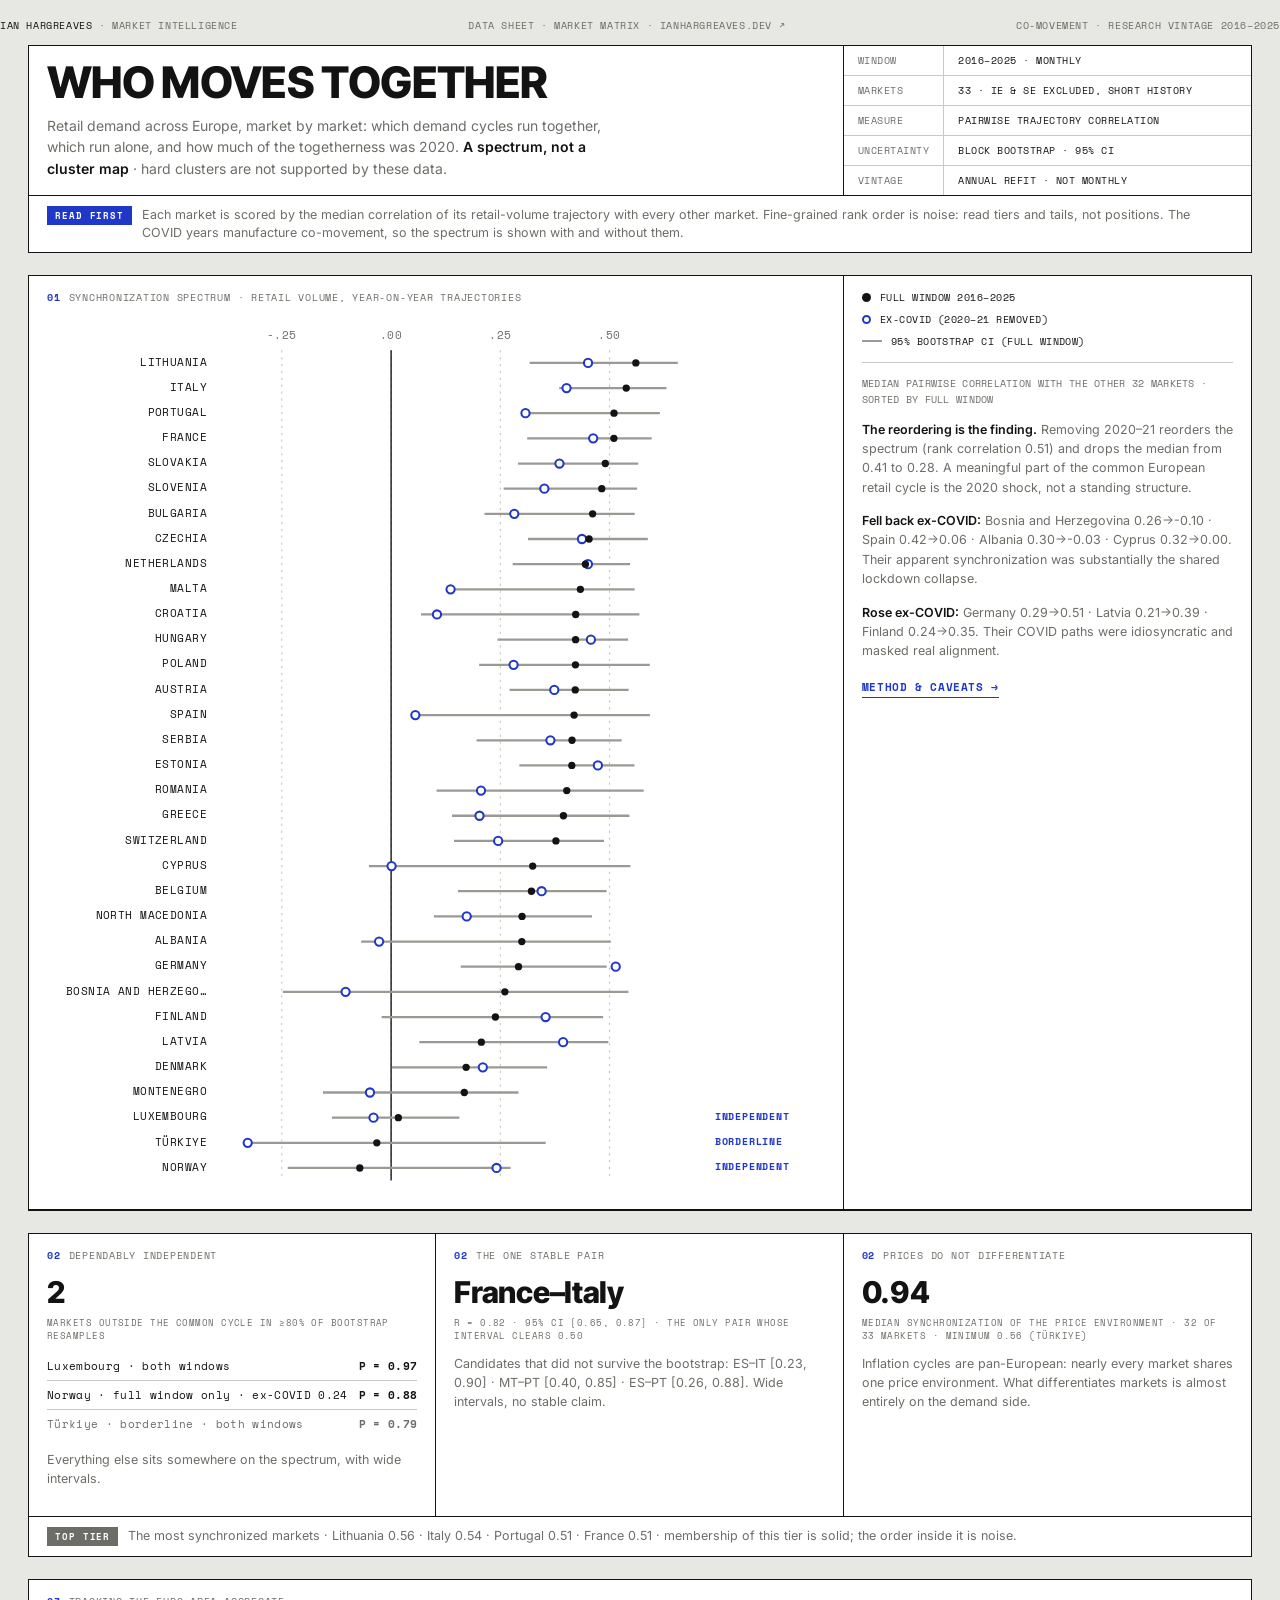
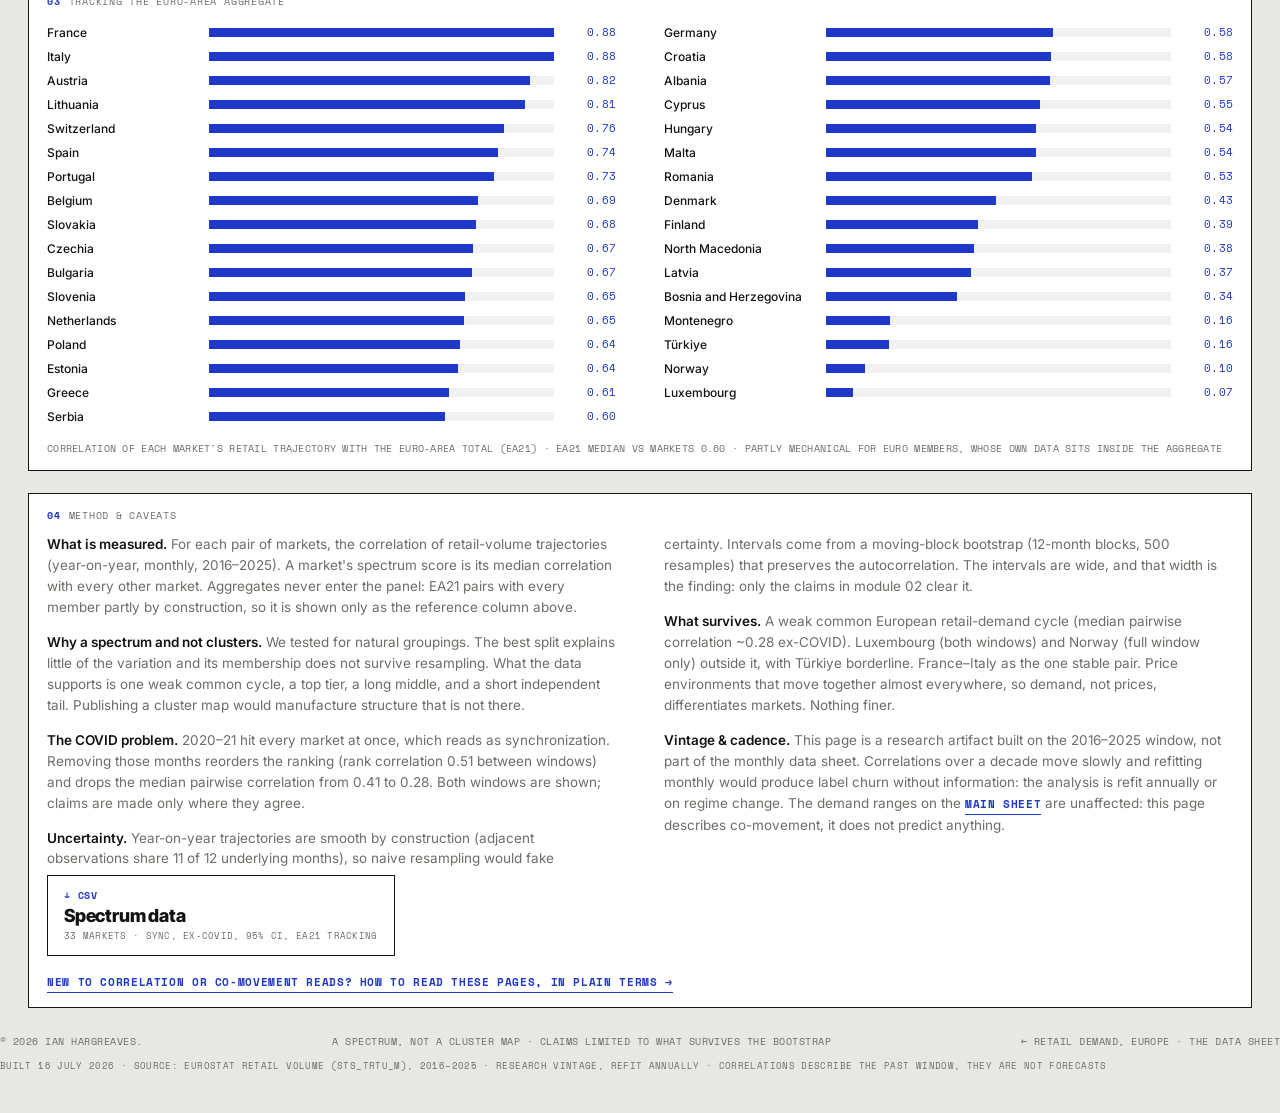
==== comovement.html @ 81debbf9 "Edition 2026-07: sub-category ranges, market matrix, methods page, cross-page nav Co-Authored-By: Cl" ====
<!DOCTYPE html>
<html lang="en-GB">
<head>
<meta charset="UTF-8">
<meta name="viewport" content="width=device-width, initial-scale=1.0">
<title>Who moves together · Retail Demand, Europe</title>
<meta name="description" content="Which European retail markets move together: a synchronization spectrum across 33 markets with uncertainty intervals, COVID sensitivity, and the markets that genuinely move alone. A spectrum, not a cluster map.">
<link rel="canonical" href="https://retaildemand.org/comovement.html">
<meta name="author" content="Ian Hargreaves">
<meta name="robots" content="index, follow, max-image-preview:large">
<meta name="theme-color" content="#e7e7e3">
<link rel="icon" href="/favicon.svg" type="image/svg+xml">
<meta property="og:type" content="website">
<meta property="og:site_name" content="Retail Demand, Europe">
<meta property="og:locale" content="en_GB">
<meta property="og:url" content="https://retaildemand.org/comovement.html">
<meta property="og:title" content="Who moves together · Retail Demand, Europe">
<meta property="og:description" content="A synchronization spectrum for European retail demand: which markets share a cycle, which move alone, and how much of the co-movement was 2020. Not a cluster map.">
<meta property="og:image" content="https://retaildemand.org/og-image.png">
<meta name="twitter:card" content="summary_large_image">
<link rel="preconnect" href="https://fonts.googleapis.com">
<link rel="preconnect" href="https://fonts.gstatic.com" crossorigin>
<link href="https://fonts.googleapis.com/css2?family=Inter+Tight:wght@600;700;800&family=Inter:wght@400;500;600&family=Space+Mono:wght@400;700&display=swap" rel="stylesheet">
<style>
/* Plate grammar, matching site/index.html */
:root{
  --ground:#e7e7e3; --plate:#ffffff; --ink:#131313; --muted:#6d6d68;
  --grey:#c9c9c4; --acc:#2038c8; --red:#e8271e;
  --mono:"Space Mono",ui-monospace,monospace;
  --disp:"Inter Tight",sans-serif; --body:"Inter",sans-serif;
}
*{margin:0;padding:0;box-sizing:border-box}
::selection{background:var(--acc);color:#fff}
html{scroll-behavior:smooth;overflow-x:hidden}
body{background:var(--ground);color:var(--ink);font-family:var(--body);-webkit-font-smoothing:antialiased;text-rendering:optimizeLegibility;overflow-x:hidden}
a{color:inherit}
.wrap{max-width:1320px;margin:0 auto;padding:0 28px}
.gstrip{display:flex;justify-content:space-between;gap:18px;flex-wrap:wrap;padding:18px 0 12px;font-family:var(--mono);font-size:10px;letter-spacing:.06em;text-transform:uppercase;color:var(--muted)}
.gstrip b{color:var(--ink);font-weight:400}
.gstrip a{text-decoration:none}
.gstrip a:hover{color:var(--acc)}
.gnav b{border-bottom:1px solid var(--ink);padding-bottom:1px}
.plate{background:var(--plate);border:1.5px solid var(--ink);margin-bottom:22px}
.mod{display:grid;grid-template-columns:repeat(12,1fr)}
.cell{border-right:1px solid var(--ink);border-bottom:1px solid var(--ink);padding:14px 18px;min-width:0}
.cell.last{border-right:none}
.cell.bot{border-bottom:none}
.chead{font-family:var(--mono);font-size:9.5px;letter-spacing:.08em;text-transform:uppercase;color:var(--muted);margin-bottom:12px}
.chead b{color:var(--acc);font-weight:700;margin-right:8px}
.c-name{grid-column:span 8;display:flex;flex-direction:column;justify-content:center;gap:10px}
.mkt-name{font-family:var(--disp);font-weight:800;font-size:clamp(34px,3.4vw,50px);letter-spacing:-.015em;line-height:1;text-transform:uppercase}
.dek{font-size:14px;line-height:1.55;color:var(--muted);max-width:64ch}
.dek b{color:var(--ink);font-weight:600}
.c-tb{grid-column:span 4;padding:0}
.tb{display:grid;grid-template-columns:auto 1fr}
.tb>div{padding:7px 14px;border-bottom:1px solid var(--grey);font-family:var(--mono);font-size:10px;letter-spacing:.05em;text-transform:uppercase;display:flex;align-items:center}
.tb>div:nth-child(odd){color:var(--muted);border-right:1px solid var(--grey)}
.tb>div:nth-last-child(-n+2){border-bottom:none}
.c-note{grid-column:span 12;display:flex;align-items:baseline;gap:10px;font-size:12.5px;color:var(--muted);line-height:1.45;padding-top:10px;padding-bottom:10px}
.mkt-note-tag{background:var(--acc);color:#fff;font-family:var(--mono);font-weight:700;font-size:9px;letter-spacing:.1em;text-transform:uppercase;padding:3px 8px;flex-shrink:0}
.c-chart{grid-column:span 8}
.c-rail{grid-column:span 4}
svg.spect{width:100%;height:auto;display:block}
.dax{font-family:var(--mono);font-size:10px;fill:var(--muted);letter-spacing:.04em}
.dax-row{fill:var(--ink);font-size:9.5px}
.dax-tag{fill:var(--acc);font-weight:700;font-size:8.5px;letter-spacing:.08em}
.rail .legend{display:flex;flex-direction:column;gap:8px;padding-bottom:14px;border-bottom:1px solid var(--grey);margin-bottom:12px}
.li{display:flex;align-items:center;gap:9px;font-family:var(--mono);font-size:9.5px;letter-spacing:.05em;text-transform:uppercase}
.sw-dotink{width:9px;height:9px;border-radius:50%;background:var(--ink);flex:0 0 auto}
.sw-dotacc{width:9px;height:9px;border-radius:50%;background:var(--plate);border:2px solid var(--acc);flex:0 0 auto}
.sw-ci{width:20px;height:2px;background:#9a9a94;flex:0 0 auto}
.cap{font-family:var(--mono);font-size:9.5px;letter-spacing:.03em;line-height:1.7;color:var(--muted);margin-bottom:12px;text-transform:uppercase}
.note{font-size:12.5px;line-height:1.55;color:var(--muted);margin-bottom:14px}
.note b{color:var(--ink);font-weight:600}
.mlink{display:inline-block;font-family:var(--mono);font-size:10.5px;font-weight:700;letter-spacing:.06em;text-transform:uppercase;color:var(--acc);text-decoration:none;border-bottom:1px solid currentColor;padding-bottom:2px;transition:background .15s,color .15s}
.mlink:hover{background:var(--acc);color:#fff}
.c-third{grid-column:span 4}
.kv{display:flex;justify-content:space-between;gap:10px;font-family:var(--mono);font-size:11px;letter-spacing:.03em;padding:6px 0;border-bottom:1px solid var(--grey)}
.kv:last-of-type{border-bottom:none}
.kv-v{font-weight:700;font-variant-numeric:tabular-nums}
.kv-mut{color:var(--muted)}
.bignum{font-family:var(--disp);font-weight:800;font-size:30px;letter-spacing:-.01em;margin:2px 0 6px}
.bigsub{font-family:var(--mono);font-size:9px;letter-spacing:.05em;text-transform:uppercase;color:var(--muted)}
.c-bars12{grid-column:span 12}
.b3cols{display:grid;grid-template-columns:1fr 1fr;gap:0 48px}
.cpb{display:grid;grid-template-columns:150px minmax(0,1fr) 50px;gap:12px;align-items:center;padding:4px 0}
.cpb-lab{font-size:12px;font-weight:500;white-space:nowrap;overflow:hidden;text-overflow:ellipsis}
.cpb-track{position:relative;height:9px;background:rgba(19,19,19,.06)}
.cpb-bar{position:absolute;top:0;height:100%}
.cpb-bar.pos{background:var(--acc)}
.cpb-val{font-family:var(--mono);font-size:10.5px;text-align:right;letter-spacing:.02em;font-variant-numeric:tabular-nums}
.cpb-val.pos{color:var(--acc)}
.b3cap{margin:12px 0 0}
.c-m4{grid-column:span 12}
.b4{columns:2;column-gap:48px}
.b4 p{font-size:13.5px;line-height:1.55;color:var(--muted);margin-bottom:14px}
.b4 p b{color:var(--ink);font-weight:600}
.dlrow{display:flex;gap:14px;flex-wrap:wrap;margin:6px 0 14px}
.dl{display:flex;flex-direction:column;gap:3px;text-decoration:none;color:var(--ink);border:1.5px solid var(--ink);padding:12px 16px;min-width:230px;transition:background .15s,color .15s}
.dl:hover{background:var(--acc);color:#fff}
.dl:hover .dl-k,.dl:hover .dl-m{color:rgba(255,255,255,.82)}
.dl-k{font-family:var(--mono);font-size:9.5px;font-weight:700;letter-spacing:.08em;text-transform:uppercase;color:var(--acc)}
.dl-t{font-family:var(--disp);font-weight:800;font-size:18px;letter-spacing:-.01em}
.dl-m{font-family:var(--mono);font-size:9px;letter-spacing:.03em;text-transform:uppercase;color:var(--muted);line-height:1.5}
.dl-off{display:none}
.gfoot{display:flex;justify-content:space-between;gap:18px;flex-wrap:wrap;padding:4px 0 10px;font-family:var(--mono);font-size:9.5px;letter-spacing:.05em;text-transform:uppercase;color:var(--muted)}
.gfoot a{text-decoration:none}
.gfoot a:hover{color:var(--acc)}
.gfoot .dot{color:var(--red)}
.gnote{padding:0 0 40px;font-family:var(--mono);font-size:9px;letter-spacing:.04em;line-height:1.7;text-transform:uppercase;color:var(--muted)}
@media (max-width:900px){
  .wrap{padding:0 14px}
  .gstrip{padding:14px 0 10px}
  .cell{grid-column:span 12 !important;border-right:none}
  .cell.bot{border-bottom:1px solid var(--ink)}
  .cell.bot:last-child{border-bottom:none}
  .mkt-name{font-size:clamp(22px,5.6vw,40px)}
  .b3cols{grid-template-columns:1fr;gap:0}
  .cpb{grid-template-columns:112px minmax(0,1fr) 46px;gap:8px}
  .b4{columns:1}
  .gfoot{flex-direction:column;gap:6px}
  svg.spect .dax{font-size:16px}
  svg.spect .dax-row{font-size:15px}
  svg.spect .dax-tag{font-size:13px}
  .dlrow{flex-direction:column}
  .dl{width:100%;min-width:0;pointer-events:none;opacity:.55}
  .dl:hover{background:none;color:inherit}
  .dl .dl-m{display:none}
  .dl .dl-off{display:block;font-family:var(--mono);font-size:9.5px;letter-spacing:.06em;text-transform:uppercase;color:var(--muted)}
}
</style>
</head>
<body>

<div class="wrap gstrip"><span><b><a href="https://ianhargreaves.dev/">Ian Hargreaves</a></b> · Market intelligence</span><nav class="gnav" aria-label="Pages"><a href="/">Data sheet</a> · <a href="/factor-profile.html">Market matrix</a> · <a href="https://ianhargreaves.dev/" title="Decision science · Ian Hargreaves's personal project">ianhargreaves.dev &#8599;</a></nav><span>Co-movement · Research vintage 2016&ndash;2025</span></div>

<div class="wrap">
  <div class="plate mod">
    <div class="cell c-name"><h1 class="mkt-name">Who moves together</h1>
      <p class="dek">Retail demand across Europe, market by market: which demand cycles run together, which run alone, and how much of the togetherness was 2020. <b>A spectrum, not a cluster map</b> · hard clusters are not supported by these data.</p>
    </div>
    <div class="cell c-tb last"><div class="tb">
      <div>Window</div><div>2016&ndash;2025 · monthly</div>
      <div>Markets</div><div>33 · IE &amp; SE excluded, short history</div>
      <div>Measure</div><div>Pairwise trajectory correlation</div>
      <div>Uncertainty</div><div>Block bootstrap · 95% CI</div>
      <div>Vintage</div><div>Annual refit · not monthly</div>
    </div></div>
    <div class="cell c-note bot last"><span class="mkt-note-tag">Read first</span><span>Each market is scored by the median correlation of its retail-volume trajectory with every other market. Fine-grained rank order is noise: read tiers and tails, not positions. The COVID years manufacture co-movement, so the spectrum is shown with and without them.</span></div>
  </div>

  <div class="plate mod">
    <div class="cell c-chart">
      <div class="chead"><b>01</b>Synchronization spectrum · retail volume, year-on-year trajectories</div>
      <svg viewBox="0 0 680 768" class="spect" preserveAspectRatio="xMidYMid meet"><line x1="205.3" y1="30" x2="205.3" y2="756" stroke="#c9c9c4" stroke-width="1" stroke-dasharray="2 4"/><text x="205.3" y="20" class="dax" text-anchor="middle">-.25</text><line x1="300.9" y1="30" x2="300.9" y2="756" stroke="#c9c9c4" stroke-width="1" stroke-dasharray="2 4"/><text x="300.9" y="20" class="dax" text-anchor="middle">.00</text><line x1="396.4" y1="30" x2="396.4" y2="756" stroke="#c9c9c4" stroke-width="1" stroke-dasharray="2 4"/><text x="396.4" y="20" class="dax" text-anchor="middle">.25</text><line x1="491.9" y1="30" x2="491.9" y2="756" stroke="#c9c9c4" stroke-width="1" stroke-dasharray="2 4"/><text x="491.9" y="20" class="dax" text-anchor="middle">.50</text><line x1="300.9" y1="30" x2="300.9" y2="756" stroke="#131313" stroke-width="1.2"/><text x="140" y="41.0" class="dax dax-row" text-anchor="end" dominant-baseline="middle">LITHUANIA</text><line x1="422.0" y1="41.0" x2="551.6" y2="41.0" stroke="#9a9a94" stroke-width="2"/><circle cx="473.1" cy="41.0" r="3.6" fill="#ffffff" stroke="#2038c8" stroke-width="1.8"/><circle cx="514.9" cy="41.0" r="3.2" fill="#131313"/><text x="140" y="63.0" class="dax dax-row" text-anchor="end" dominant-baseline="middle">ITALY</text><line x1="447.9" y1="63.0" x2="541.7" y2="63.0" stroke="#9a9a94" stroke-width="2"/><circle cx="454.3" cy="63.0" r="3.6" fill="#ffffff" stroke="#2038c8" stroke-width="1.8"/><circle cx="506.5" cy="63.0" r="3.2" fill="#131313"/><text x="140" y="85.0" class="dax dax-row" text-anchor="end" dominant-baseline="middle">PORTUGAL</text><line x1="420.5" y1="85.0" x2="535.9" y2="85.0" stroke="#9a9a94" stroke-width="2"/><circle cx="418.4" cy="85.0" r="3.6" fill="#ffffff" stroke="#2038c8" stroke-width="1.8"/><circle cx="495.8" cy="85.0" r="3.2" fill="#131313"/><text x="140" y="107.0" class="dax dax-row" text-anchor="end" dominant-baseline="middle">FRANCE</text><line x1="419.9" y1="107.0" x2="528.8" y2="107.0" stroke="#9a9a94" stroke-width="2"/><circle cx="477.6" cy="107.0" r="3.6" fill="#ffffff" stroke="#2038c8" stroke-width="1.8"/><circle cx="495.7" cy="107.0" r="3.2" fill="#131313"/><text x="140" y="129.0" class="dax dax-row" text-anchor="end" dominant-baseline="middle">SLOVAKIA</text><line x1="411.8" y1="129.0" x2="517.0" y2="129.0" stroke="#9a9a94" stroke-width="2"/><circle cx="448.1" cy="129.0" r="3.6" fill="#ffffff" stroke="#2038c8" stroke-width="1.8"/><circle cx="488.2" cy="129.0" r="3.2" fill="#131313"/><text x="140" y="151.0" class="dax dax-row" text-anchor="end" dominant-baseline="middle">SLOVENIA</text><line x1="399.3" y1="151.0" x2="516.0" y2="151.0" stroke="#9a9a94" stroke-width="2"/><circle cx="434.9" cy="151.0" r="3.6" fill="#ffffff" stroke="#2038c8" stroke-width="1.8"/><circle cx="485.1" cy="151.0" r="3.2" fill="#131313"/><text x="140" y="173.0" class="dax dax-row" text-anchor="end" dominant-baseline="middle">BULGARIA</text><line x1="382.6" y1="173.0" x2="513.9" y2="173.0" stroke="#9a9a94" stroke-width="2"/><circle cx="408.6" cy="173.0" r="3.6" fill="#ffffff" stroke="#2038c8" stroke-width="1.8"/><circle cx="477.1" cy="173.0" r="3.2" fill="#131313"/><text x="140" y="195.0" class="dax dax-row" text-anchor="end" dominant-baseline="middle">CZECHIA</text><line x1="420.6" y1="195.0" x2="525.4" y2="195.0" stroke="#9a9a94" stroke-width="2"/><circle cx="467.8" cy="195.0" r="3.6" fill="#ffffff" stroke="#2038c8" stroke-width="1.8"/><circle cx="474.0" cy="195.0" r="3.2" fill="#131313"/><text x="140" y="217.0" class="dax dax-row" text-anchor="end" dominant-baseline="middle">NETHERLANDS</text><line x1="407.2" y1="217.0" x2="509.9" y2="217.0" stroke="#9a9a94" stroke-width="2"/><circle cx="473.0" cy="217.0" r="3.6" fill="#ffffff" stroke="#2038c8" stroke-width="1.8"/><circle cx="470.8" cy="217.0" r="3.2" fill="#131313"/><text x="140" y="239.0" class="dax dax-row" text-anchor="end" dominant-baseline="middle">MALTA</text><line x1="349.2" y1="239.0" x2="513.8" y2="239.0" stroke="#9a9a94" stroke-width="2"/><circle cx="352.9" cy="239.0" r="3.6" fill="#ffffff" stroke="#2038c8" stroke-width="1.8"/><circle cx="466.4" cy="239.0" r="3.2" fill="#131313"/><text x="140" y="261.0" class="dax dax-row" text-anchor="end" dominant-baseline="middle">CROATIA</text><line x1="327.0" y1="261.0" x2="518.0" y2="261.0" stroke="#9a9a94" stroke-width="2"/><circle cx="341.0" cy="261.0" r="3.6" fill="#ffffff" stroke="#2038c8" stroke-width="1.8"/><circle cx="462.3" cy="261.0" r="3.2" fill="#131313"/><text x="140" y="283.0" class="dax dax-row" text-anchor="end" dominant-baseline="middle">HUNGARY</text><line x1="393.9" y1="283.0" x2="508.2" y2="283.0" stroke="#9a9a94" stroke-width="2"/><circle cx="475.6" cy="283.0" r="3.6" fill="#ffffff" stroke="#2038c8" stroke-width="1.8"/><circle cx="462.2" cy="283.0" r="3.2" fill="#131313"/><text x="140" y="305.0" class="dax dax-row" text-anchor="end" dominant-baseline="middle">POLAND</text><line x1="377.9" y1="305.0" x2="527.1" y2="305.0" stroke="#9a9a94" stroke-width="2"/><circle cx="408.0" cy="305.0" r="3.6" fill="#ffffff" stroke="#2038c8" stroke-width="1.8"/><circle cx="462.1" cy="305.0" r="3.2" fill="#131313"/><text x="140" y="327.0" class="dax dax-row" text-anchor="end" dominant-baseline="middle">AUSTRIA</text><line x1="404.5" y1="327.0" x2="508.6" y2="327.0" stroke="#9a9a94" stroke-width="2"/><circle cx="443.6" cy="327.0" r="3.6" fill="#ffffff" stroke="#2038c8" stroke-width="1.8"/><circle cx="461.9" cy="327.0" r="3.2" fill="#131313"/><text x="140" y="349.0" class="dax dax-row" text-anchor="end" dominant-baseline="middle">SPAIN</text><line x1="318.4" y1="349.0" x2="527.2" y2="349.0" stroke="#9a9a94" stroke-width="2"/><circle cx="322.1" cy="349.0" r="3.6" fill="#ffffff" stroke="#2038c8" stroke-width="1.8"/><circle cx="460.9" cy="349.0" r="3.2" fill="#131313"/><text x="140" y="371.0" class="dax dax-row" text-anchor="end" dominant-baseline="middle">SERBIA</text><line x1="375.6" y1="371.0" x2="502.5" y2="371.0" stroke="#9a9a94" stroke-width="2"/><circle cx="440.2" cy="371.0" r="3.6" fill="#ffffff" stroke="#2038c8" stroke-width="1.8"/><circle cx="459.1" cy="371.0" r="3.2" fill="#131313"/><text x="140" y="393.0" class="dax dax-row" text-anchor="end" dominant-baseline="middle">ESTONIA</text><line x1="413.0" y1="393.0" x2="513.7" y2="393.0" stroke="#9a9a94" stroke-width="2"/><circle cx="481.7" cy="393.0" r="3.6" fill="#ffffff" stroke="#2038c8" stroke-width="1.8"/><circle cx="458.9" cy="393.0" r="3.2" fill="#131313"/><text x="140" y="415.0" class="dax dax-row" text-anchor="end" dominant-baseline="middle">ROMANIA</text><line x1="340.6" y1="415.0" x2="521.8" y2="415.0" stroke="#9a9a94" stroke-width="2"/><circle cx="379.5" cy="415.0" r="3.6" fill="#ffffff" stroke="#2038c8" stroke-width="1.8"/><circle cx="454.5" cy="415.0" r="3.2" fill="#131313"/><text x="140" y="437.0" class="dax dax-row" text-anchor="end" dominant-baseline="middle">GREECE</text><line x1="354.2" y1="437.0" x2="509.3" y2="437.0" stroke="#9a9a94" stroke-width="2"/><circle cx="378.2" cy="437.0" r="3.6" fill="#ffffff" stroke="#2038c8" stroke-width="1.8"/><circle cx="451.6" cy="437.0" r="3.2" fill="#131313"/><text x="140" y="459.0" class="dax dax-row" text-anchor="end" dominant-baseline="middle">SWITZERLAND</text><line x1="355.9" y1="459.0" x2="487.1" y2="459.0" stroke="#9a9a94" stroke-width="2"/><circle cx="394.5" cy="459.0" r="3.6" fill="#ffffff" stroke="#2038c8" stroke-width="1.8"/><circle cx="445.0" cy="459.0" r="3.2" fill="#131313"/><text x="140" y="481.0" class="dax dax-row" text-anchor="end" dominant-baseline="middle">CYPRUS</text><line x1="281.5" y1="481.0" x2="510.2" y2="481.0" stroke="#9a9a94" stroke-width="2"/><circle cx="301.3" cy="481.0" r="3.6" fill="#ffffff" stroke="#2038c8" stroke-width="1.8"/><circle cx="424.7" cy="481.0" r="3.2" fill="#131313"/><text x="140" y="503.0" class="dax dax-row" text-anchor="end" dominant-baseline="middle">BELGIUM</text><line x1="359.3" y1="503.0" x2="489.3" y2="503.0" stroke="#9a9a94" stroke-width="2"/><circle cx="432.5" cy="503.0" r="3.6" fill="#ffffff" stroke="#2038c8" stroke-width="1.8"/><circle cx="423.6" cy="503.0" r="3.2" fill="#131313"/><text x="140" y="525.0" class="dax dax-row" text-anchor="end" dominant-baseline="middle">NORTH MACEDONIA</text><line x1="338.3" y1="525.0" x2="476.6" y2="525.0" stroke="#9a9a94" stroke-width="2"/><circle cx="367.0" cy="525.0" r="3.6" fill="#ffffff" stroke="#2038c8" stroke-width="1.8"/><circle cx="415.4" cy="525.0" r="3.2" fill="#131313"/><text x="140" y="547.0" class="dax dax-row" text-anchor="end" dominant-baseline="middle">ALBANIA</text><line x1="274.7" y1="547.0" x2="493.0" y2="547.0" stroke="#9a9a94" stroke-width="2"/><circle cx="290.4" cy="547.0" r="3.6" fill="#ffffff" stroke="#2038c8" stroke-width="1.8"/><circle cx="415.2" cy="547.0" r="3.2" fill="#131313"/><text x="140" y="569.0" class="dax dax-row" text-anchor="end" dominant-baseline="middle">GERMANY</text><line x1="361.8" y1="569.0" x2="489.4" y2="569.0" stroke="#9a9a94" stroke-width="2"/><circle cx="497.3" cy="569.0" r="3.6" fill="#ffffff" stroke="#2038c8" stroke-width="1.8"/><circle cx="412.3" cy="569.0" r="3.2" fill="#131313"/><text x="140" y="591.0" class="dax dax-row" text-anchor="end" dominant-baseline="middle">BOSNIA AND HERZEGO…</text><line x1="206.2" y1="591.0" x2="508.4" y2="591.0" stroke="#9a9a94" stroke-width="2"/><circle cx="261.1" cy="591.0" r="3.6" fill="#ffffff" stroke="#2038c8" stroke-width="1.8"/><circle cx="400.4" cy="591.0" r="3.2" fill="#131313"/><text x="140" y="613.0" class="dax dax-row" text-anchor="end" dominant-baseline="middle">FINLAND</text><line x1="292.6" y1="613.0" x2="486.3" y2="613.0" stroke="#9a9a94" stroke-width="2"/><circle cx="436.0" cy="613.0" r="3.6" fill="#ffffff" stroke="#2038c8" stroke-width="1.8"/><circle cx="392.1" cy="613.0" r="3.2" fill="#131313"/><text x="140" y="635.0" class="dax dax-row" text-anchor="end" dominant-baseline="middle">LATVIA</text><line x1="325.5" y1="635.0" x2="490.9" y2="635.0" stroke="#9a9a94" stroke-width="2"/><circle cx="451.3" cy="635.0" r="3.6" fill="#ffffff" stroke="#2038c8" stroke-width="1.8"/><circle cx="379.8" cy="635.0" r="3.2" fill="#131313"/><text x="140" y="657.0" class="dax dax-row" text-anchor="end" dominant-baseline="middle">DENMARK</text><line x1="301.6" y1="657.0" x2="437.3" y2="657.0" stroke="#9a9a94" stroke-width="2"/><circle cx="381.1" cy="657.0" r="3.6" fill="#ffffff" stroke="#2038c8" stroke-width="1.8"/><circle cx="366.5" cy="657.0" r="3.2" fill="#131313"/><text x="140" y="679.0" class="dax dax-row" text-anchor="end" dominant-baseline="middle">MONTENEGRO</text><line x1="241.3" y1="679.0" x2="412.3" y2="679.0" stroke="#9a9a94" stroke-width="2"/><circle cx="282.4" cy="679.0" r="3.6" fill="#ffffff" stroke="#2038c8" stroke-width="1.8"/><circle cx="364.9" cy="679.0" r="3.2" fill="#131313"/><text x="140" y="701.0" class="dax dax-row" text-anchor="end" dominant-baseline="middle">LUXEMBOURG</text><line x1="249.1" y1="701.0" x2="360.6" y2="701.0" stroke="#9a9a94" stroke-width="2"/><circle cx="285.5" cy="701.0" r="3.6" fill="#ffffff" stroke="#2038c8" stroke-width="1.8"/><circle cx="307.2" cy="701.0" r="3.2" fill="#131313"/><text x="584" y="701.0" class="dax dax-tag" dominant-baseline="middle">INDEPENDENT</text><text x="140" y="723.0" class="dax dax-row" text-anchor="end" dominant-baseline="middle">TÜRKIYE</text><line x1="171.7" y1="723.0" x2="436.1" y2="723.0" stroke="#9a9a94" stroke-width="2"/><circle cx="175.5" cy="723.0" r="3.6" fill="#ffffff" stroke="#2038c8" stroke-width="1.8"/><circle cx="288.4" cy="723.0" r="3.2" fill="#131313"/><text x="584" y="723.0" class="dax dax-tag" dominant-baseline="middle">BORDERLINE</text><text x="140" y="745.0" class="dax dax-row" text-anchor="end" dominant-baseline="middle">NORWAY</text><line x1="210.5" y1="745.0" x2="405.4" y2="745.0" stroke="#9a9a94" stroke-width="2"/><circle cx="393.1" cy="745.0" r="3.6" fill="#ffffff" stroke="#2038c8" stroke-width="1.8"/><circle cx="273.5" cy="745.0" r="3.2" fill="#131313"/><text x="584" y="745.0" class="dax dax-tag" dominant-baseline="middle">INDEPENDENT</text></svg>
    </div>
    <div class="cell c-rail last"><div class="rail">
      <div class="legend">
        <span class="li"><span class="sw-dotink"></span>Full window 2016&ndash;2025</span>
        <span class="li"><span class="sw-dotacc"></span>Ex-COVID (2020&ndash;21 removed)</span>
        <span class="li"><span class="sw-ci"></span>95% bootstrap CI (full window)</span>
      </div>
      <p class="cap">Median pairwise correlation with the other 32 markets · sorted by full window</p>
      <p class="note"><b>The reordering is the finding.</b> Removing 2020&ndash;21 reorders the spectrum (rank correlation 0.51) and drops the median from 0.41 to 0.28. A meaningful part of the common European retail cycle is the 2020 shock, not a standing structure.</p>
      <p class="note"><b>Fell back ex-COVID:</b> Bosnia and Herzegovina 0.26&rarr;-0.10 · Spain 0.42&rarr;0.06 · Albania 0.30&rarr;-0.03 · Cyprus 0.32&rarr;0.00. Their apparent synchronization was substantially the shared lockdown collapse.</p>
      <p class="note"><b>Rose ex-COVID:</b> Germany 0.29&rarr;0.51 · Latvia 0.21&rarr;0.39 · Finland 0.24&rarr;0.35. Their COVID paths were idiosyncratic and masked real alignment.</p>
      <a class="mlink" href="#method">Method &amp; caveats &rarr;</a>
    </div></div>
  </div>

  <div class="plate mod">
    <div class="cell c-third">
      <div class="chead"><b>02</b>Dependably independent</div>
      <div class="bignum">2</div>
      <div class="bigsub">markets outside the common cycle in &ge;80% of bootstrap resamples</div>
      <div style="margin-top:10px"><div class="kv"><span>Luxembourg · both windows</span><span class="kv-v">P = 0.97</span></div><div class="kv"><span>Norway · full window only &middot; ex-COVID 0.24</span><span class="kv-v">P = 0.88</span></div><div class="kv kv-mut"><span>Türkiye · borderline · both windows</span><span class="kv-v">P = 0.79</span></div></div>
      <p class="note" style="margin-top:12px">Everything else sits somewhere on the spectrum, with wide intervals.</p>
    </div>
    <div class="cell c-third">
      <div class="chead"><b>02</b>The one stable pair</div>
      <div class="bignum">France&ndash;Italy</div>
      <div class="bigsub">r = 0.82 · 95% CI [0.65, 0.87] · the only pair whose interval clears 0.50</div>
      <p class="note" style="margin-top:12px">Candidates that did not survive the bootstrap: ES&ndash;IT [0.23, 0.90] · MT&ndash;PT [0.40, 0.85] · ES&ndash;PT [0.26, 0.88]. Wide intervals, no stable claim.</p>
    </div>
    <div class="cell c-third last">
      <div class="chead"><b>02</b>Prices do not differentiate</div>
      <div class="bignum">0.94</div>
      <div class="bigsub">median synchronization of the price environment · 32 of 33 markets · minimum 0.56 (Türkiye)</div>
      <p class="note" style="margin-top:12px">Inflation cycles are pan-European: nearly every market shares one price environment. What differentiates markets is almost entirely on the demand side.</p>
    </div>
    <div class="cell c-note bot last"><span class="mkt-note-tag" style="background:var(--muted)">Top tier</span><span>The most synchronized markets · Lithuania 0.56 · Italy 0.54 · Portugal 0.51 · France 0.51 · membership of this tier is solid; the order inside it is noise.</span></div>
  </div>

  <div class="plate mod">
    <div class="cell c-bars12 bot last">
      <div class="chead"><b>03</b>Tracking the euro-area aggregate</div>
      <div class="b3cols"><div class="b3col"><div class="cpb"><span class="cpb-lab">France</span><div class="cpb-track"><div class="cpb-bar pos" style="left:0;width:100.0%"></div></div><span class="cpb-val pos">0.88</span></div><div class="cpb"><span class="cpb-lab">Italy</span><div class="cpb-track"><div class="cpb-bar pos" style="left:0;width:99.9%"></div></div><span class="cpb-val pos">0.88</span></div><div class="cpb"><span class="cpb-lab">Austria</span><div class="cpb-track"><div class="cpb-bar pos" style="left:0;width:93.0%"></div></div><span class="cpb-val pos">0.82</span></div><div class="cpb"><span class="cpb-lab">Lithuania</span><div class="cpb-track"><div class="cpb-bar pos" style="left:0;width:91.7%"></div></div><span class="cpb-val pos">0.81</span></div><div class="cpb"><span class="cpb-lab">Switzerland</span><div class="cpb-track"><div class="cpb-bar pos" style="left:0;width:85.6%"></div></div><span class="cpb-val pos">0.76</span></div><div class="cpb"><span class="cpb-lab">Spain</span><div class="cpb-track"><div class="cpb-bar pos" style="left:0;width:83.9%"></div></div><span class="cpb-val pos">0.74</span></div><div class="cpb"><span class="cpb-lab">Portugal</span><div class="cpb-track"><div class="cpb-bar pos" style="left:0;width:82.5%"></div></div><span class="cpb-val pos">0.73</span></div><div class="cpb"><span class="cpb-lab">Belgium</span><div class="cpb-track"><div class="cpb-bar pos" style="left:0;width:78.1%"></div></div><span class="cpb-val pos">0.69</span></div><div class="cpb"><span class="cpb-lab">Slovakia</span><div class="cpb-track"><div class="cpb-bar pos" style="left:0;width:77.3%"></div></div><span class="cpb-val pos">0.68</span></div><div class="cpb"><span class="cpb-lab">Czechia</span><div class="cpb-track"><div class="cpb-bar pos" style="left:0;width:76.5%"></div></div><span class="cpb-val pos">0.67</span></div><div class="cpb"><span class="cpb-lab">Bulgaria</span><div class="cpb-track"><div class="cpb-bar pos" style="left:0;width:76.1%"></div></div><span class="cpb-val pos">0.67</span></div><div class="cpb"><span class="cpb-lab">Slovenia</span><div class="cpb-track"><div class="cpb-bar pos" style="left:0;width:74.2%"></div></div><span class="cpb-val pos">0.65</span></div><div class="cpb"><span class="cpb-lab">Netherlands</span><div class="cpb-track"><div class="cpb-bar pos" style="left:0;width:73.9%"></div></div><span class="cpb-val pos">0.65</span></div><div class="cpb"><span class="cpb-lab">Poland</span><div class="cpb-track"><div class="cpb-bar pos" style="left:0;width:72.8%"></div></div><span class="cpb-val pos">0.64</span></div><div class="cpb"><span class="cpb-lab">Estonia</span><div class="cpb-track"><div class="cpb-bar pos" style="left:0;width:72.2%"></div></div><span class="cpb-val pos">0.64</span></div><div class="cpb"><span class="cpb-lab">Greece</span><div class="cpb-track"><div class="cpb-bar pos" style="left:0;width:69.5%"></div></div><span class="cpb-val pos">0.61</span></div><div class="cpb"><span class="cpb-lab">Serbia</span><div class="cpb-track"><div class="cpb-bar pos" style="left:0;width:68.4%"></div></div><span class="cpb-val pos">0.60</span></div></div><div class="b3col"><div class="cpb"><span class="cpb-lab">Germany</span><div class="cpb-track"><div class="cpb-bar pos" style="left:0;width:65.9%"></div></div><span class="cpb-val pos">0.58</span></div><div class="cpb"><span class="cpb-lab">Croatia</span><div class="cpb-track"><div class="cpb-bar pos" style="left:0;width:65.3%"></div></div><span class="cpb-val pos">0.58</span></div><div class="cpb"><span class="cpb-lab">Albania</span><div class="cpb-track"><div class="cpb-bar pos" style="left:0;width:65.0%"></div></div><span class="cpb-val pos">0.57</span></div><div class="cpb"><span class="cpb-lab">Cyprus</span><div class="cpb-track"><div class="cpb-bar pos" style="left:0;width:61.9%"></div></div><span class="cpb-val pos">0.55</span></div><div class="cpb"><span class="cpb-lab">Hungary</span><div class="cpb-track"><div class="cpb-bar pos" style="left:0;width:60.9%"></div></div><span class="cpb-val pos">0.54</span></div><div class="cpb"><span class="cpb-lab">Malta</span><div class="cpb-track"><div class="cpb-bar pos" style="left:0;width:60.8%"></div></div><span class="cpb-val pos">0.54</span></div><div class="cpb"><span class="cpb-lab">Romania</span><div class="cpb-track"><div class="cpb-bar pos" style="left:0;width:59.6%"></div></div><span class="cpb-val pos">0.53</span></div><div class="cpb"><span class="cpb-lab">Denmark</span><div class="cpb-track"><div class="cpb-bar pos" style="left:0;width:49.3%"></div></div><span class="cpb-val pos">0.43</span></div><div class="cpb"><span class="cpb-lab">Finland</span><div class="cpb-track"><div class="cpb-bar pos" style="left:0;width:44.2%"></div></div><span class="cpb-val pos">0.39</span></div><div class="cpb"><span class="cpb-lab">North Macedonia</span><div class="cpb-track"><div class="cpb-bar pos" style="left:0;width:42.9%"></div></div><span class="cpb-val pos">0.38</span></div><div class="cpb"><span class="cpb-lab">Latvia</span><div class="cpb-track"><div class="cpb-bar pos" style="left:0;width:42.0%"></div></div><span class="cpb-val pos">0.37</span></div><div class="cpb"><span class="cpb-lab">Bosnia and Herzegovina</span><div class="cpb-track"><div class="cpb-bar pos" style="left:0;width:38.0%"></div></div><span class="cpb-val pos">0.34</span></div><div class="cpb"><span class="cpb-lab">Montenegro</span><div class="cpb-track"><div class="cpb-bar pos" style="left:0;width:18.5%"></div></div><span class="cpb-val pos">0.16</span></div><div class="cpb"><span class="cpb-lab">Türkiye</span><div class="cpb-track"><div class="cpb-bar pos" style="left:0;width:18.2%"></div></div><span class="cpb-val pos">0.16</span></div><div class="cpb"><span class="cpb-lab">Norway</span><div class="cpb-track"><div class="cpb-bar pos" style="left:0;width:11.4%"></div></div><span class="cpb-val pos">0.10</span></div><div class="cpb"><span class="cpb-lab">Luxembourg</span><div class="cpb-track"><div class="cpb-bar pos" style="left:0;width:7.7%"></div></div><span class="cpb-val pos">0.07</span></div></div></div>
      <p class="cap b3cap">Correlation of each market's retail trajectory with the euro-area total (EA21) · EA21 median vs markets 0.60 · partly mechanical for euro members, whose own data sits inside the aggregate</p>
    </div>
  </div>

  <div class="plate mod" id="method">
    <div class="cell c-m4 bot last">
      <div class="chead"><b>04</b>Method &amp; caveats</div>
      <div class="b4">
        <p><b>What is measured.</b> For each pair of markets, the correlation of retail-volume trajectories (year-on-year, monthly, 2016&ndash;2025). A market's spectrum score is its median correlation with every other market. Aggregates never enter the panel: EA21 pairs with every member partly by construction, so it is shown only as the reference column above.</p>
        <p><b>Why a spectrum and not clusters.</b> We tested for natural groupings. The best split explains little of the variation and its membership does not survive resampling. What the data supports is one weak common cycle, a top tier, a long middle, and a short independent tail. Publishing a cluster map would manufacture structure that is not there.</p>
        <p><b>The COVID problem.</b> 2020&ndash;21 hit every market at once, which reads as synchronization. Removing those months reorders the ranking (rank correlation 0.51 between windows) and drops the median pairwise correlation from 0.41 to 0.28. Both windows are shown; claims are made only where they agree.</p>
        <p><b>Uncertainty.</b> Year-on-year trajectories are smooth by construction (adjacent observations share 11 of 12 underlying months), so naive resampling would fake certainty. Intervals come from a moving-block bootstrap (12-month blocks, 500 resamples) that preserves the autocorrelation. The intervals are wide, and that width is the finding: only the claims in module 02 clear it.</p>
        <p><b>What survives.</b> A weak common European retail-demand cycle (median pairwise correlation ~0.28 ex-COVID). Luxembourg (both windows) and Norway (full window only) outside it, with Türkiye borderline. France&ndash;Italy as the one stable pair. Price environments that move together almost everywhere, so demand, not prices, differentiates markets. Nothing finer.</p>
        <p><b>Vintage &amp; cadence.</b> This page is a research artifact built on the 2016&ndash;2025 window, not part of the monthly data sheet. Correlations over a decade move slowly and refitting monthly would produce label churn without information: the analysis is refit annually or on regime change. The demand ranges on the <a class="mlink" href="/">main sheet</a> are unaffected: this page describes co-movement, it does not predict anything.</p>
      </div>
      <div class="dlrow">
        <a class="dl" href="/comovement.csv" download><span class="dl-k">&darr; CSV</span><span class="dl-t">Spectrum data</span><span class="dl-m">33 markets · sync, ex-COVID, 95% CI, EA21 tracking</span><span class="dl-off">Download on desktop</span></a>
      </div>
      <a class="mlink" href="/methods.html">New to correlation or co-movement reads? How to read these pages, in plain terms &rarr;</a>
    </div>
  </div>
</div>

<div class="wrap gfoot">
  <span>&copy; 2026 <a href="https://ianhargreaves.dev/">Ian Hargreaves</a><span class="dot">.</span></span>
  <span>A spectrum, not a cluster map · claims limited to what survives the bootstrap</span>
  <span><a href="/">&larr; Retail Demand, Europe · the data sheet</a></span>
</div>
<div class="wrap gnote">Built 16 July 2026 · Source: Eurostat retail volume (sts_trtu_m), 2016&ndash;2025 · Research vintage, refit annually · Correlations describe the past window, they are not forecasts</div>

</body>
</html>
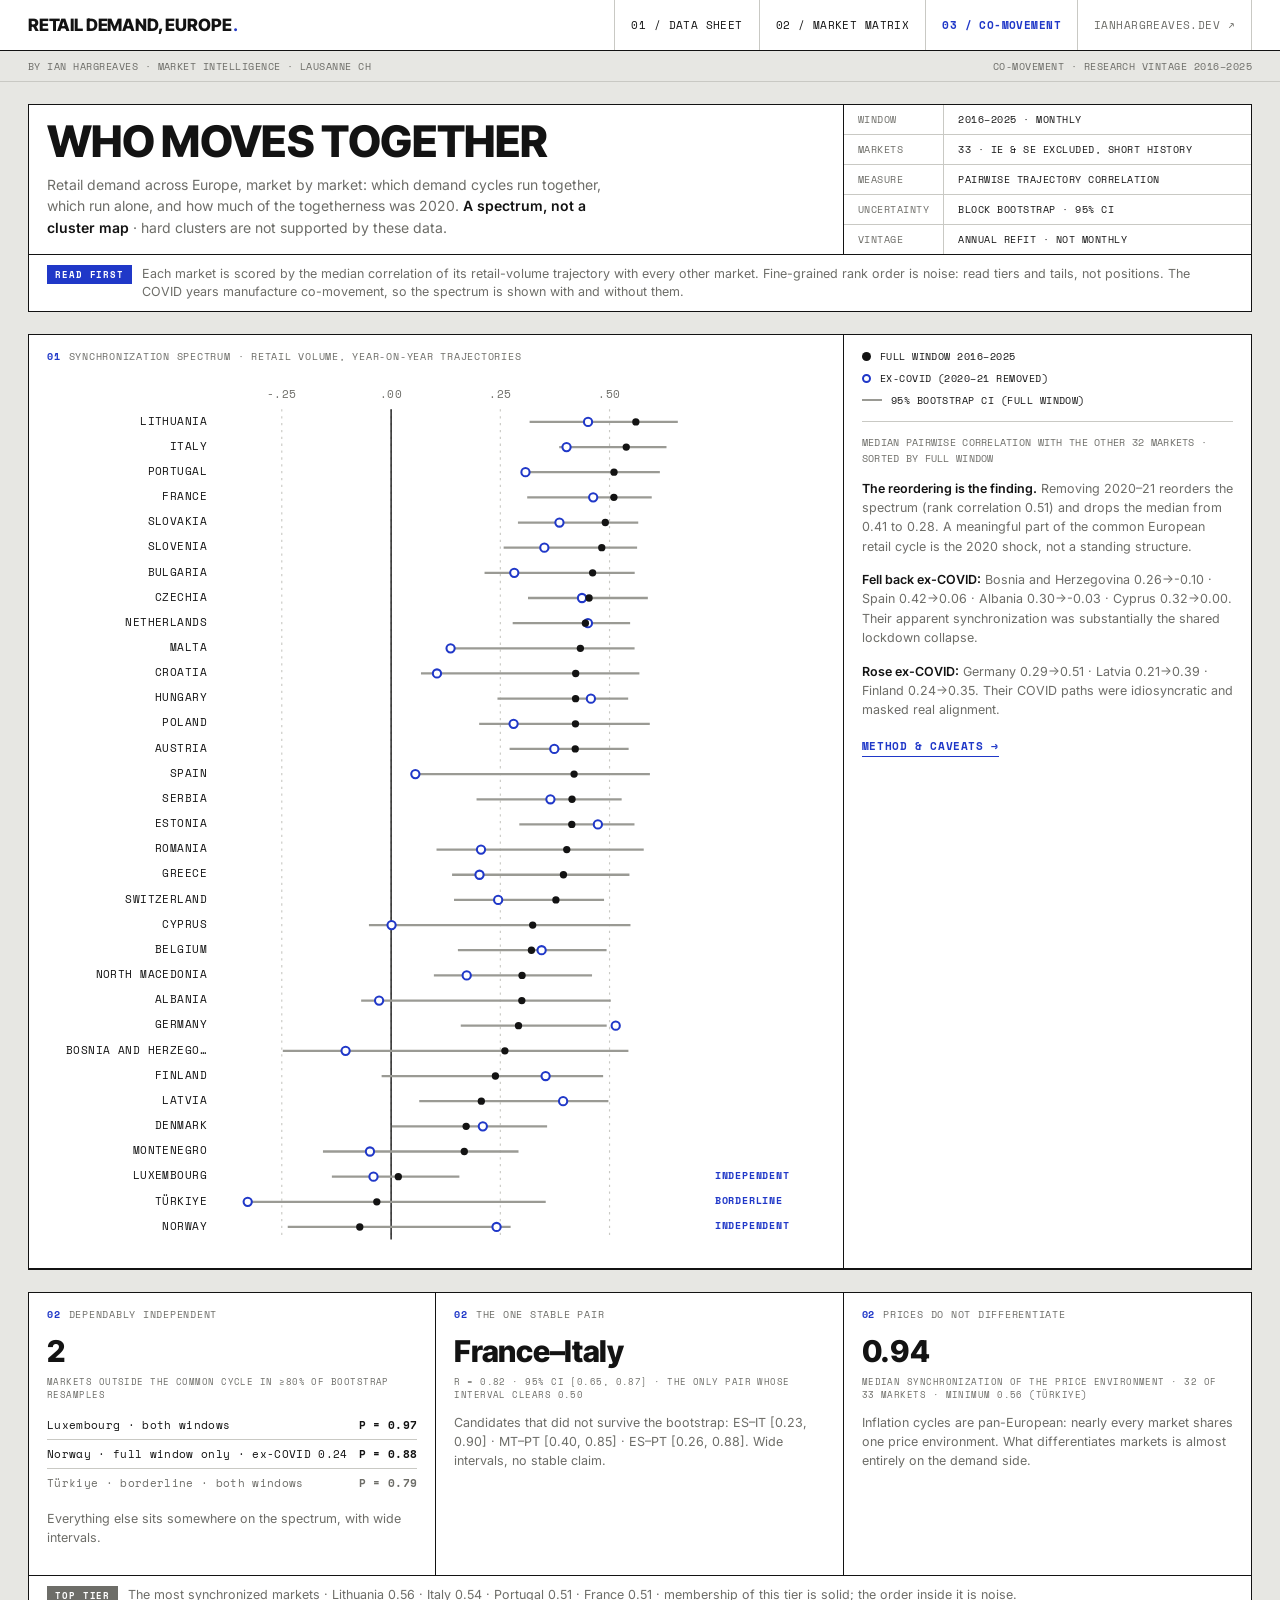
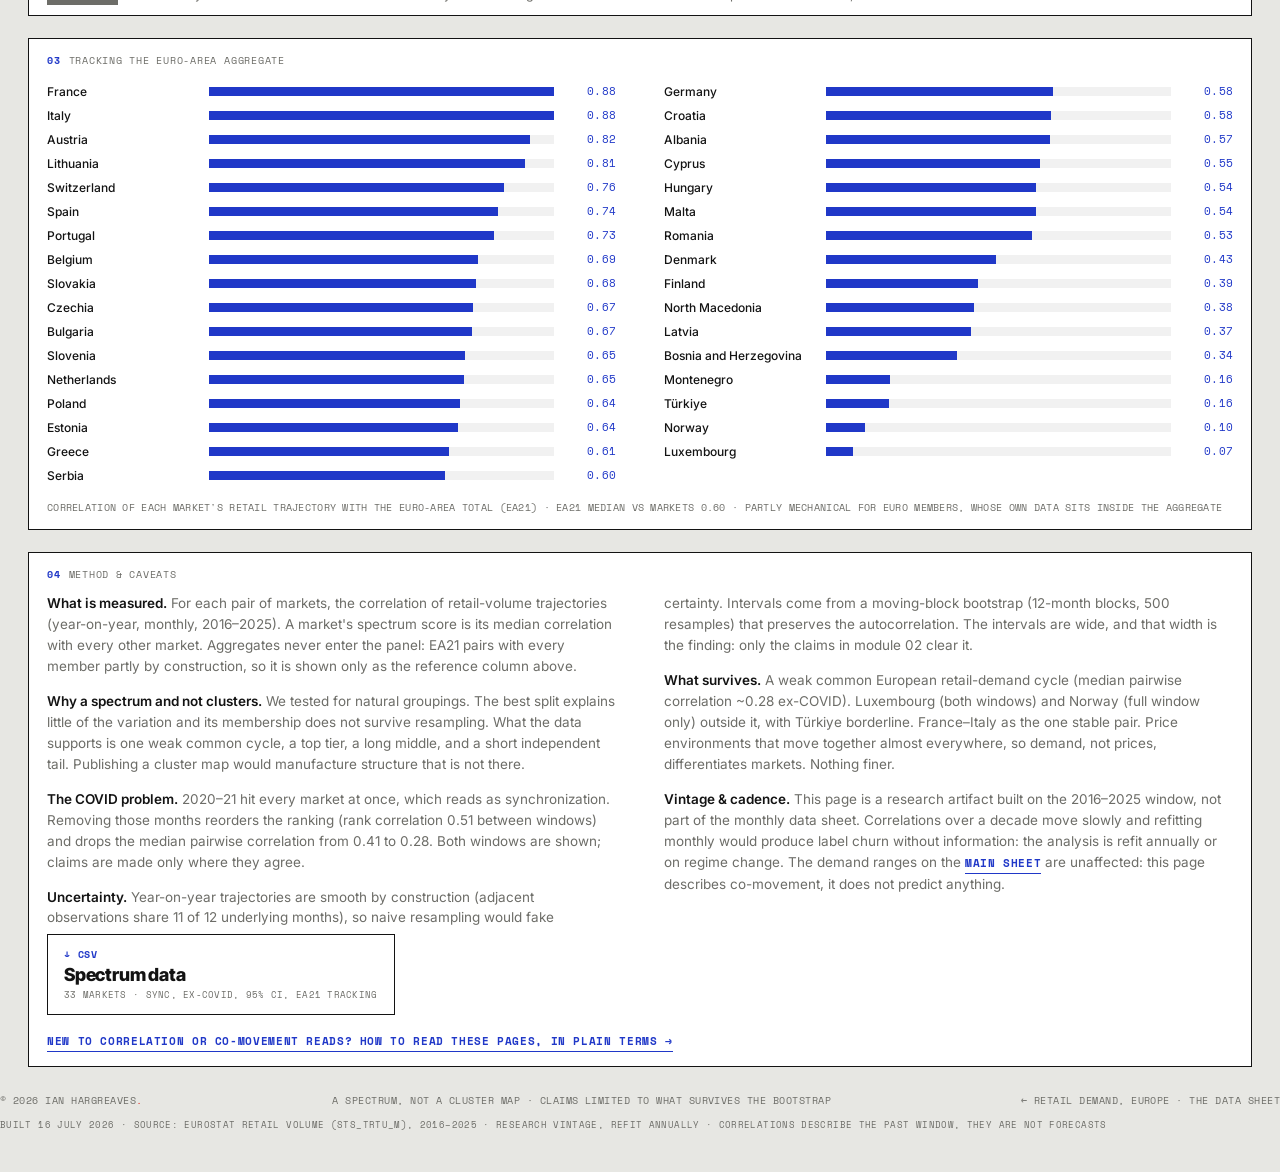
==== commit 127be2f4: "Shared site header (topbar + indexstrip), family-styled with ianhargreaves.dev Co-Authored-By: Claud" ====
--- a/comovement.html
+++ b/comovement.html
@@ -21,6 +21,7 @@
 <link rel="preconnect" href="https://fonts.googleapis.com">
 <link rel="preconnect" href="https://fonts.gstatic.com" crossorigin>
 <link href="https://fonts.googleapis.com/css2?family=Inter+Tight:wght@600;700;800&family=Inter:wght@400;500;600&family=Space+Mono:wght@400;700&display=swap" rel="stylesheet">
+<link rel="stylesheet" href="/site-header.css">
 <style>
 /* Plate grammar, matching site/index.html */
 :root{
@@ -35,11 +36,6 @@
 body{background:var(--ground);color:var(--ink);font-family:var(--body);-webkit-font-smoothing:antialiased;text-rendering:optimizeLegibility;overflow-x:hidden}
 a{color:inherit}
 .wrap{max-width:1320px;margin:0 auto;padding:0 28px}
-.gstrip{display:flex;justify-content:space-between;gap:18px;flex-wrap:wrap;padding:18px 0 12px;font-family:var(--mono);font-size:10px;letter-spacing:.06em;text-transform:uppercase;color:var(--muted)}
-.gstrip b{color:var(--ink);font-weight:400}
-.gstrip a{text-decoration:none}
-.gstrip a:hover{color:var(--acc)}
-.gnav b{border-bottom:1px solid var(--ink);padding-bottom:1px}
 .plate{background:var(--plate);border:1.5px solid var(--ink);margin-bottom:22px}
 .mod{display:grid;grid-template-columns:repeat(12,1fr)}
 .cell{border-right:1px solid var(--ink);border-bottom:1px solid var(--ink);padding:14px 18px;min-width:0}
@@ -132,7 +128,19 @@
 </head>
 <body>
 
-<div class="wrap gstrip"><span><b><a href="https://ianhargreaves.dev/">Ian Hargreaves</a></b> · Market intelligence</span><nav class="gnav" aria-label="Pages"><a href="/">Data sheet</a> · <a href="/factor-profile.html">Market matrix</a> · <a href="https://ianhargreaves.dev/" title="Decision science · Ian Hargreaves's personal project">ianhargreaves.dev &#8599;</a></nav><span>Co-movement · Research vintage 2016&ndash;2025</span></div>
+<header class="topbar"><div class="tb-grid">
+  <div class="id"><a href="/">Retail Demand, Europe<b>.</b></a></div>
+  <nav aria-label="Site">
+    <a href="/"><span class="nn">01&nbsp;/&nbsp;</span>Data sheet</a>
+    <a href="/factor-profile.html"><span class="nn">02&nbsp;/&nbsp;</span>Market matrix</a>
+    <a href="/comovement.html" class="active" aria-current="page"><span class="nn">03&nbsp;/&nbsp;</span>Co-movement</a>
+    <a class="ext" href="https://ianhargreaves.dev/" title="Decision science · Ian Hargreaves's personal site">ianhargreaves.dev&nbsp;&#8599;</a>
+  </nav>
+</div></header>
+<div class="indexstrip"><div class="is-grid">
+  <span>By <a href="https://ianhargreaves.dev/">Ian Hargreaves</a> · Market intelligence · Lausanne CH</span>
+  <span>Co-movement · Research vintage 2016&ndash;2025</span>
+</div></div>
 
 <div class="wrap">
   <div class="plate mod">
--- a/site-header.css
+++ b/site-header.css
@@ -0,0 +1,46 @@
+/* ============================================================
+   Retail Demand, Europe — shared site header (topbar + indexstrip)
+   Same shape and location as the ianhargreaves.dev header (wordmark +
+   numbered nav cells over a mono strip), restyled in the Plate vocabulary
+   so the two sites read as siblings, not twins: white plate bar on the
+   concrete ground, ink rules, Inter Tight wordmark, ultramarine accent
+   (the main site uses paper, Archivo Expanded and red).
+   The markup fragment lives in generator/partials/site-header.html and is
+   injected at build time (generator/partials/inject_header.R). Every page
+   links this file; tokens are declared here so future pages can use the
+   header before defining their own.
+   ============================================================ */
+:root{
+  --ground:#e7e7e3; --plate:#ffffff; --ink:#131313; --muted:#6d6d68;
+  --grey:#c9c9c4; --acc:#2038c8; --red:#e8271e;
+  --mono:"Space Mono",ui-monospace,monospace;
+  --disp:"Inter Tight",sans-serif; --body:"Inter",sans-serif;
+}
+.topbar{background:var(--plate);border-bottom:1.5px solid var(--ink)}
+.topbar .tb-grid{max-width:1320px;margin:0 auto;padding:0 28px;display:flex;align-items:stretch;justify-content:space-between;gap:18px}
+.topbar .id{display:flex;align-items:center;padding:15px 0;font-family:var(--disp);font-weight:800;font-size:17px;letter-spacing:-.01em;text-transform:uppercase}
+.topbar .id a{color:inherit;text-decoration:none;transition:color .15s}
+.topbar .id a:hover{color:var(--acc)}
+.topbar .id b{color:var(--acc);margin-left:2px}
+.topbar nav{display:flex;align-items:stretch}
+.topbar nav a{font-family:var(--mono);font-size:10.5px;letter-spacing:.04em;text-transform:uppercase;color:var(--ink);text-decoration:none;padding:0 16px;display:flex;align-items:center;border-left:1px solid var(--grey);transition:background .15s,color .15s}
+.topbar nav a:last-child{border-right:1px solid var(--grey)}
+.topbar nav a:hover{background:var(--acc);color:#fff}
+.topbar nav a.active{color:var(--acc);font-weight:700}
+.topbar nav a.ext{color:var(--muted)}
+.topbar nav a.ext:hover{color:#fff}
+.topbar nav a .nn{font-style:normal}
+.indexstrip{border-bottom:1px solid var(--grey);font-family:var(--mono);font-size:9.5px;letter-spacing:.05em;text-transform:uppercase;color:var(--muted);margin-bottom:22px}
+.indexstrip .is-grid{max-width:1320px;margin:0 auto;padding:8px 28px;display:flex;justify-content:space-between;gap:18px;flex-wrap:wrap}
+.indexstrip a{color:inherit;text-decoration:none}
+.indexstrip a:hover{color:var(--acc)}
+@media (max-width:900px){
+  .topbar .tb-grid{flex-wrap:wrap;padding:0 14px;gap:0}
+  .topbar .id{width:100%;padding:12px 0;font-size:15px}
+  .topbar nav{width:100%;flex-wrap:wrap}
+  .topbar nav a{flex:1 1 50%;justify-content:center;padding:11px 4px;font-size:9.5px;border-top:1px solid var(--grey);border-left:1px solid var(--grey)}
+  .topbar nav a:nth-child(odd){border-left:none}
+  .topbar nav a:last-child{border-right:none}
+  .topbar nav a .nn{display:none}
+  .indexstrip .is-grid{padding:8px 14px;flex-direction:column;gap:2px}
+}
